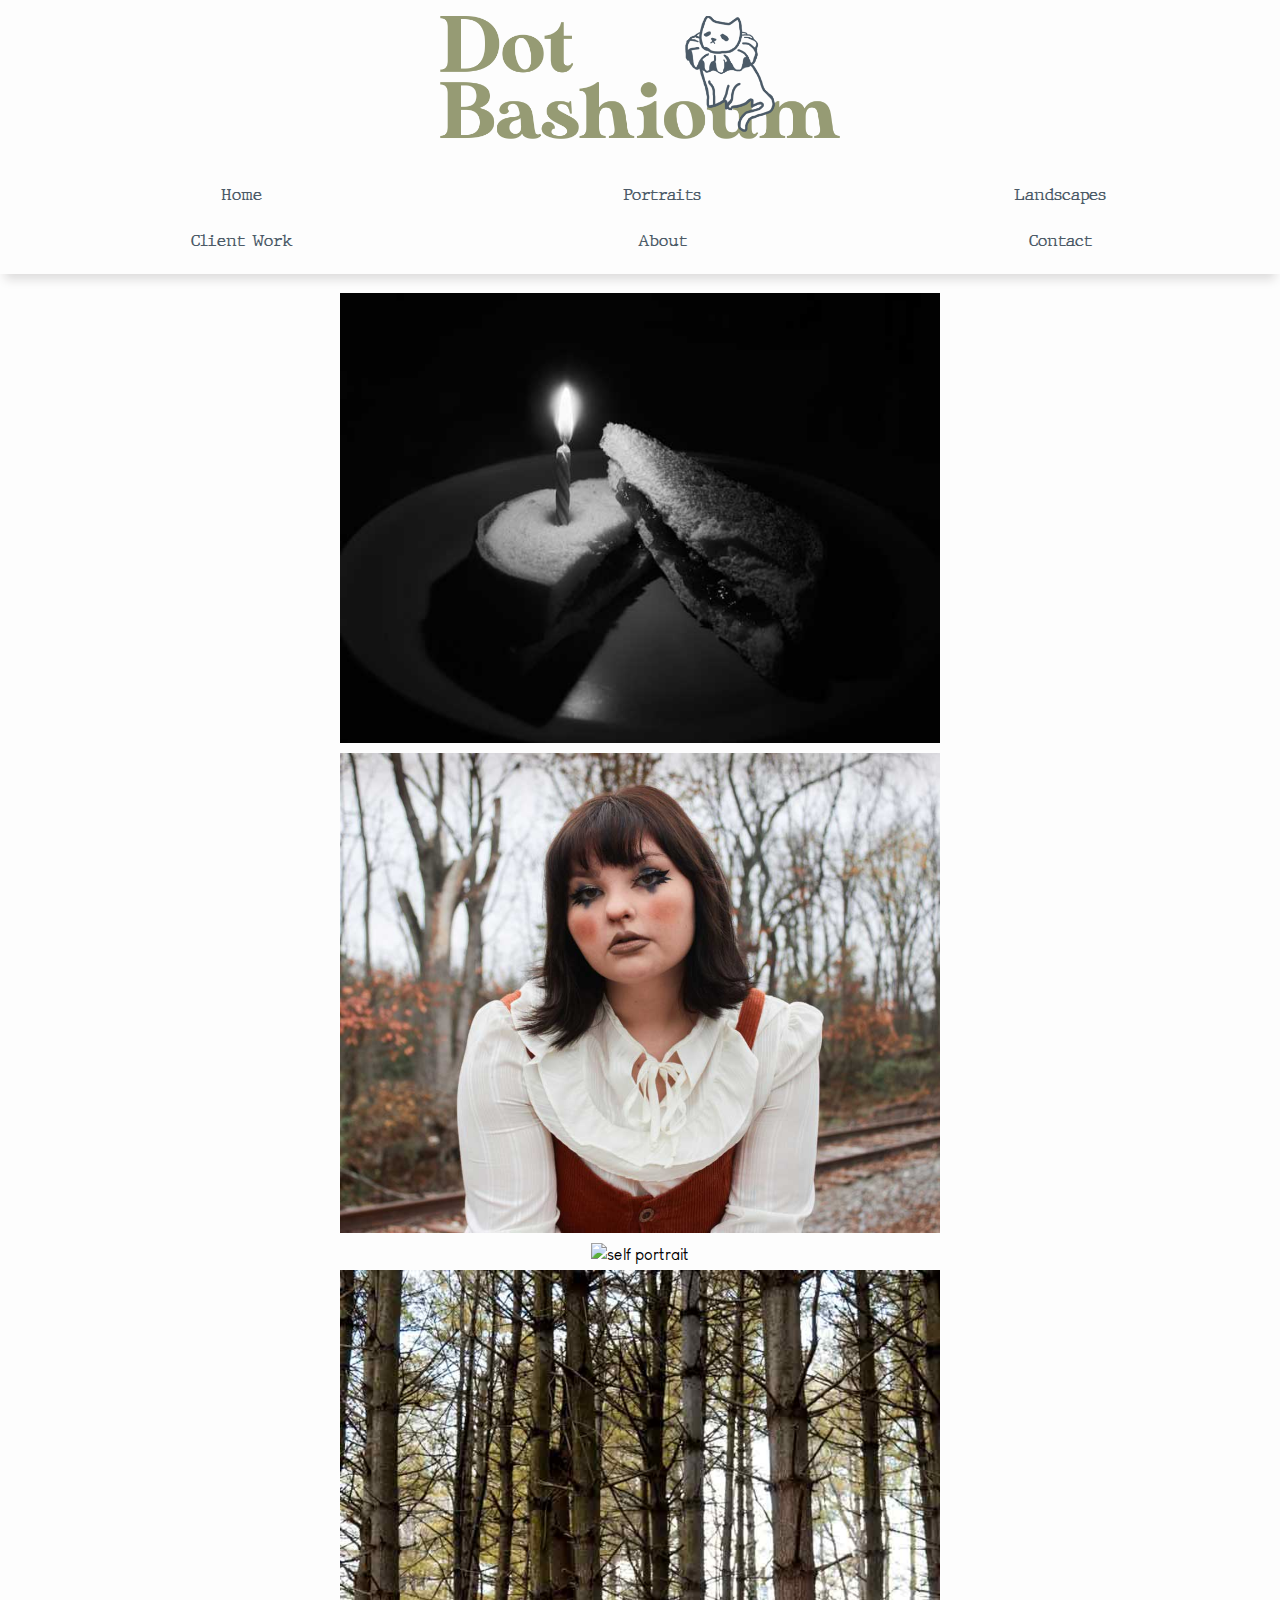
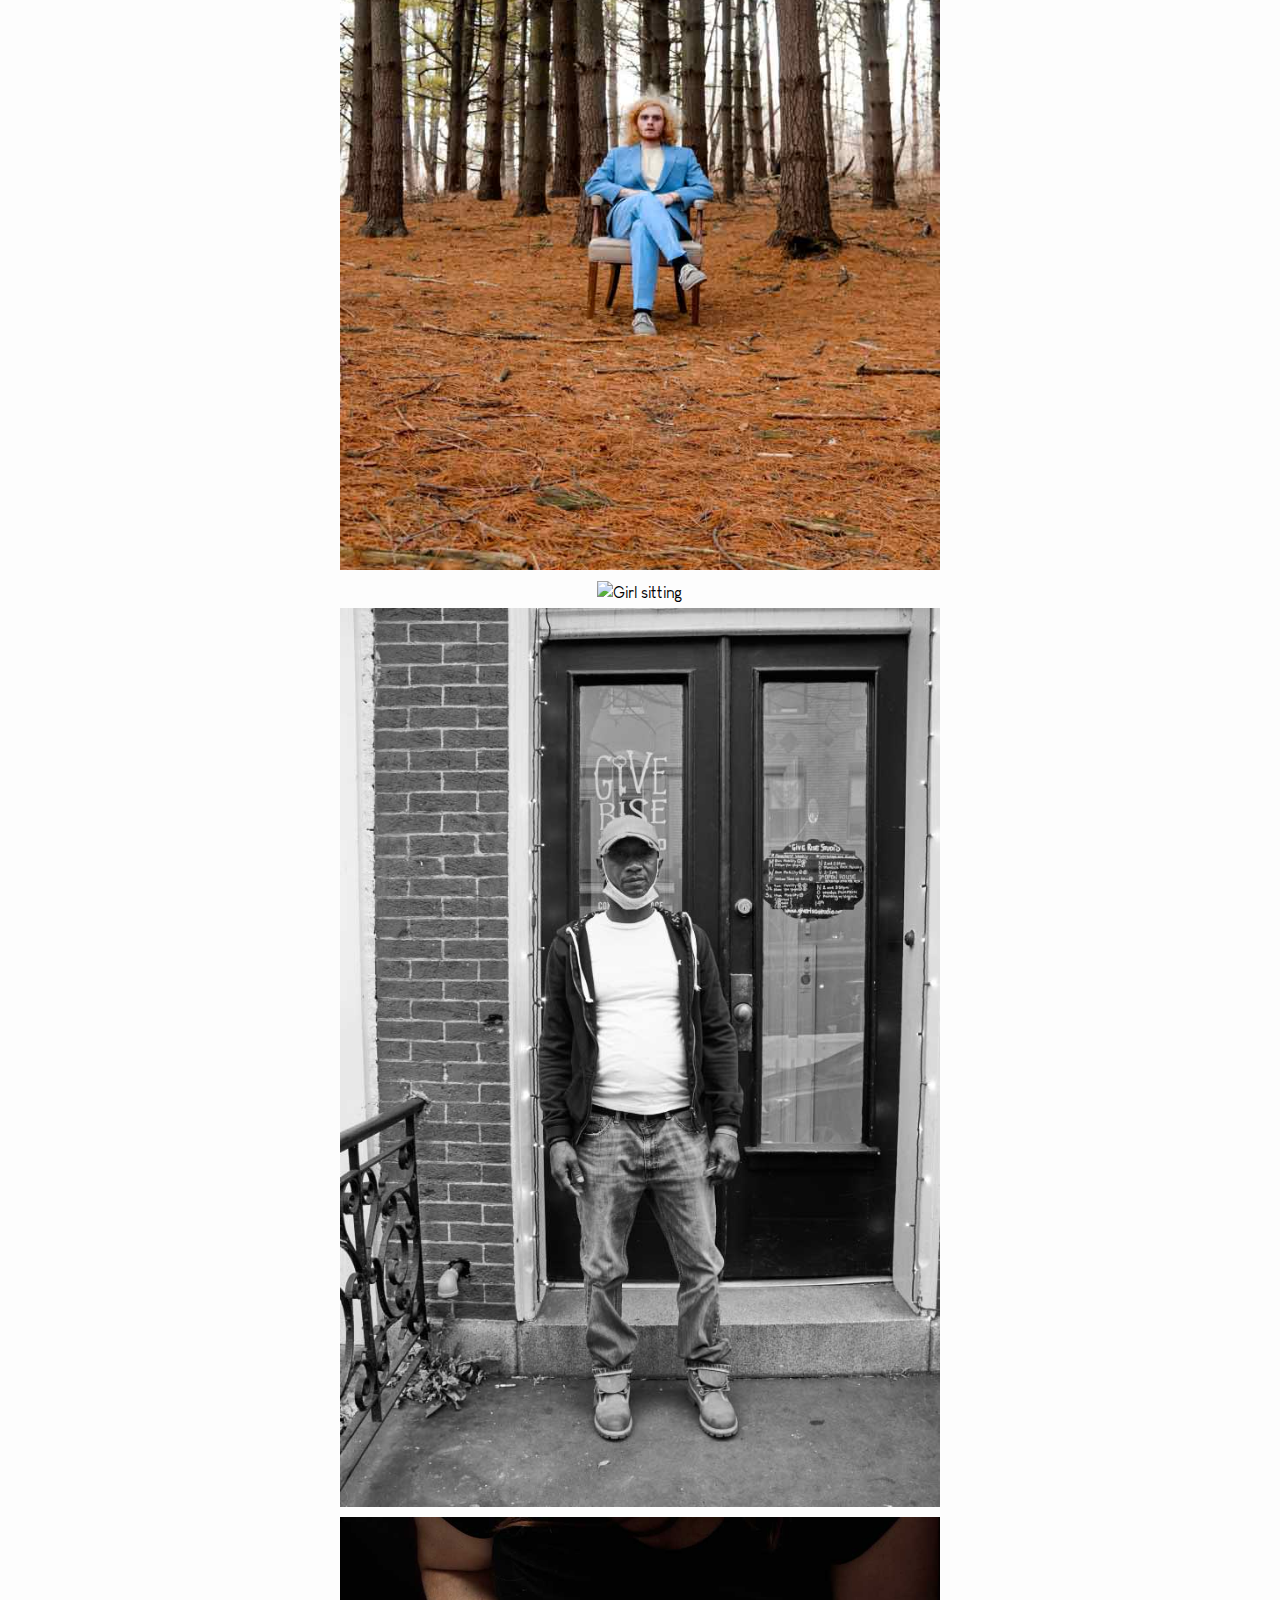
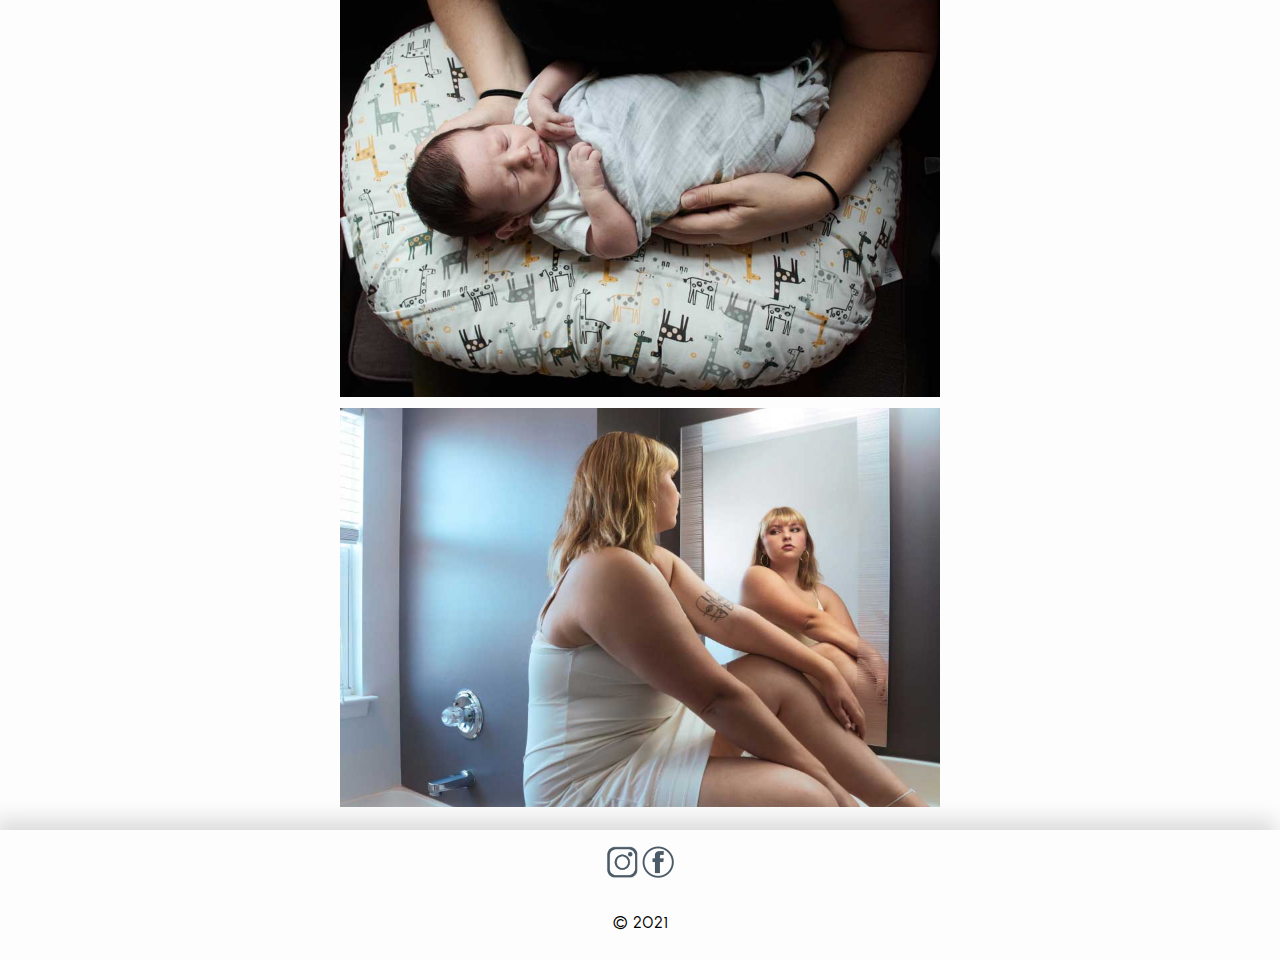
==== index.html @ 56bdcc32 ":construction: Cleaned up code" ====
<!DOCTYPE html>
<!--This is the homepage-->
<html lang="en">
<head>
    <meta charset="UTF-8">
    <meta http-equiv="X-UA-Compatible" content="IE=edge">
    <meta name="viewport" content="width=device-width, initial-scale=1.0">
    <title>Document</title>
    <link 
      rel="stylesheet"
      href="css/normalize.css">
    <link
      rel="stylesheet"
      href="css/master.css">
</head>
<body>
    <header>
        <div class="logo">
            <a
               href="index.html">
               <img class="logo"
              src="images/icons/dotlogo.png"
              alt="Dot Bashioum"></a>
          </div>
          <div class="hidden">
            <a
               href="index.html">
               <img class="logo"
              src="images/icons/dotlogo.png"
              alt="Dot Bashioum"></a>
          </div>
          <nav class="header">
            <table class="links">
                <tbody>
                    <tr>
                        <td><a href="index.html">Home</a></td>
                        <td><a href="portraits.html">Portraits</a></td>
                        <td><a href="landscapes.html">Landscapes</a></td>
                    </tr>
                    <tr>
                        <td><a href="client_work.html">Client Work</a></td>
                        <td><a href="about.html">About</a></td>
                        <td><a href="contact.html">Contact</a></td>
                    </tr>
                </tbody>
            </table>
        </nav>
       </header>
    <main>
        <figure class="top">
            <img class="photo" 
            src="images/nonportrait/still_life4.JPG"
            alt="sandwich with candle"
            height="225"
            width="300">
        </figure>
        <figure>
            <img class="photo" 
            src="images/portraits/self portraits/selfportrait6.jpg"
            alt="self portrait"
            height="240"
            width="300">
        </figure>
        <figure>
            <img class="photo" 
            src="images/portraits/self portraits/selfportrait4.JPG"
            alt="self portrait"
            height="200"
            width="300">
        </figure>
        <figure>
            <img class="photo" 
            src="images/portraits/portrait3.jpg"
            alt="man in chair"
            height="450"
            width="300">
        </figure>
        <figure>
            <img class="photo" 
            src="images/portraits/portrait9.JPG"
            alt="Girl sitting"
            height="200"
            width="300">
        </figure>
        <figure>
            <img class="photo" 
            src="images/portraits/portrait7.jpg"
            alt="Man"
            height="450"
            width="300">
        </figure>
        <figure>
            <img class="photo" 
            src="images/client work/client7.JPG"
            alt="baby being held"
            height="240"
            width="300">
        </figure>
        <figure class="bottom">
            <img class="photo" 
            src="images/portraits/self portraits/selfportrait5.jpg"
            alt="self portrait"
            height="200"
            width="300">
        </figure>
    </main>
    <footer>
        <nav>
            
            <p class="footer">
                <a href="https://www.instagram.com/dotbashioumphoto/"><img
                    src="images/icons/instagramlogo.png"
                    alt="instagram link"
                    height="32"
                    width="32"></a>
                   
                <a href="https://www.facebook.com/Dot-Bashioum-Photography-104216335381877">
                    <img 
                    src="images/icons/facebook.png"
                    alt="facebook link"
                    height="32"
                    width="32"></a>
            </p>
            <p class="copy"> &copy; 2021</p>
        </nav>
    </footer>
</body>
</html>
---- css/master.css ----
* {box-sizing: border-box;}

/* fonts */

@font-face {
    font-family: 'Louis George Cafe';
    src: url("fonts/LouisGeorgeCafe.woff2") format('woff2'),
        url("fonts/LouisGeorgeCafe.woff") format('woff');
    font-weight: normal;
    font-style: normal;
    font-display: swap;
}

@font-face {
    font-family: 'TeXGyreSchola';
    src: url('fonts/TeXGyreSchola-Regular.woff2') format('woff2'),
        url('fonts/TeXGyreSchola-Regular.woff') format('woff');
    font-weight: normal;
    font-style: normal;
    font-display: swap;
}

@font-face {
    font-family: 'JMH Typewriter';
    src: url(fonts/JMHTypewriter-Regular.woff2) format('woff2'),
        url(fonts/JMHTypewriter-Regular.woff) format('woff');
    font-weight: normal;
    font-style: normal;
    font-display: swap;
}

body {background-color: #fdfdfd;
font-family: 'Louis George Cafe';
text-align: center;
line-height: 1.5;}


/* CSS for header/logo/nav  */

header {box-shadow: 0 10px 10px -5px #dbdada;}

div.logo {position: fixed;
          background-color: #fdfdfd;
          margin: auto;
          margin-top: 0;
          width:100%;}
    
div.hidden {position: static;
             background-color: #fdfdfd;
             margin: auto;
             margin-top: 0;
             width:100%;}

table.links {margin-left: auto;
             margin-right: auto;
             border-spacing: 10px 20px;
             margin-top: 0%;
             width: 100%;
             font-family:'JMH Typewriter';
             text-align: center;}
            
.logo {margin-top: 1rem;}

/* images / figures */

figure {margin: auto;
    padding-top: 0.2rem;}

figure.top {padding-top: 1.2rem;}
figure.bottom {padding-bottom: 1rem;}

img.logo {width: 80%;
      height: auto;
        max-width: 400px;
      padding: 1rem 0;
    margin-top: 0;}



img.photo{width: 90%;
      height: auto;
      max-width: 600px;}

img.about {max-width: 500px;}


/* text */

a {color: #4b5a67;
   text-decoration: none;}

a:hover {color: #969b74;
          text-decoration: underline;} 

h2 {font-family: 'TeXGyreSchola';
            color: #969b74;
            font-size: 1.5rem;
            text-align: center;}

a.contact {color: #969b74;}

li.contact {text-align: center;
font-size: 90%;}

p {font-size: 1.1rem;
margin: auto;
margin-bottom: 1rem;
max-width: 400px;
padding: .5rem;}

/* footer */

ul {list-style-type: none;  
    color: #4b5a67;
    text-align: center;}

p.footer {text-align: center;
          padding-top: 1rem;}


footer {box-shadow: -5px -10px 20px #dbdada;
        position: absolute;
        width: 100%;}

p.copy {text-align: center;
        margin-top: 0;
        padding-top: 0;}
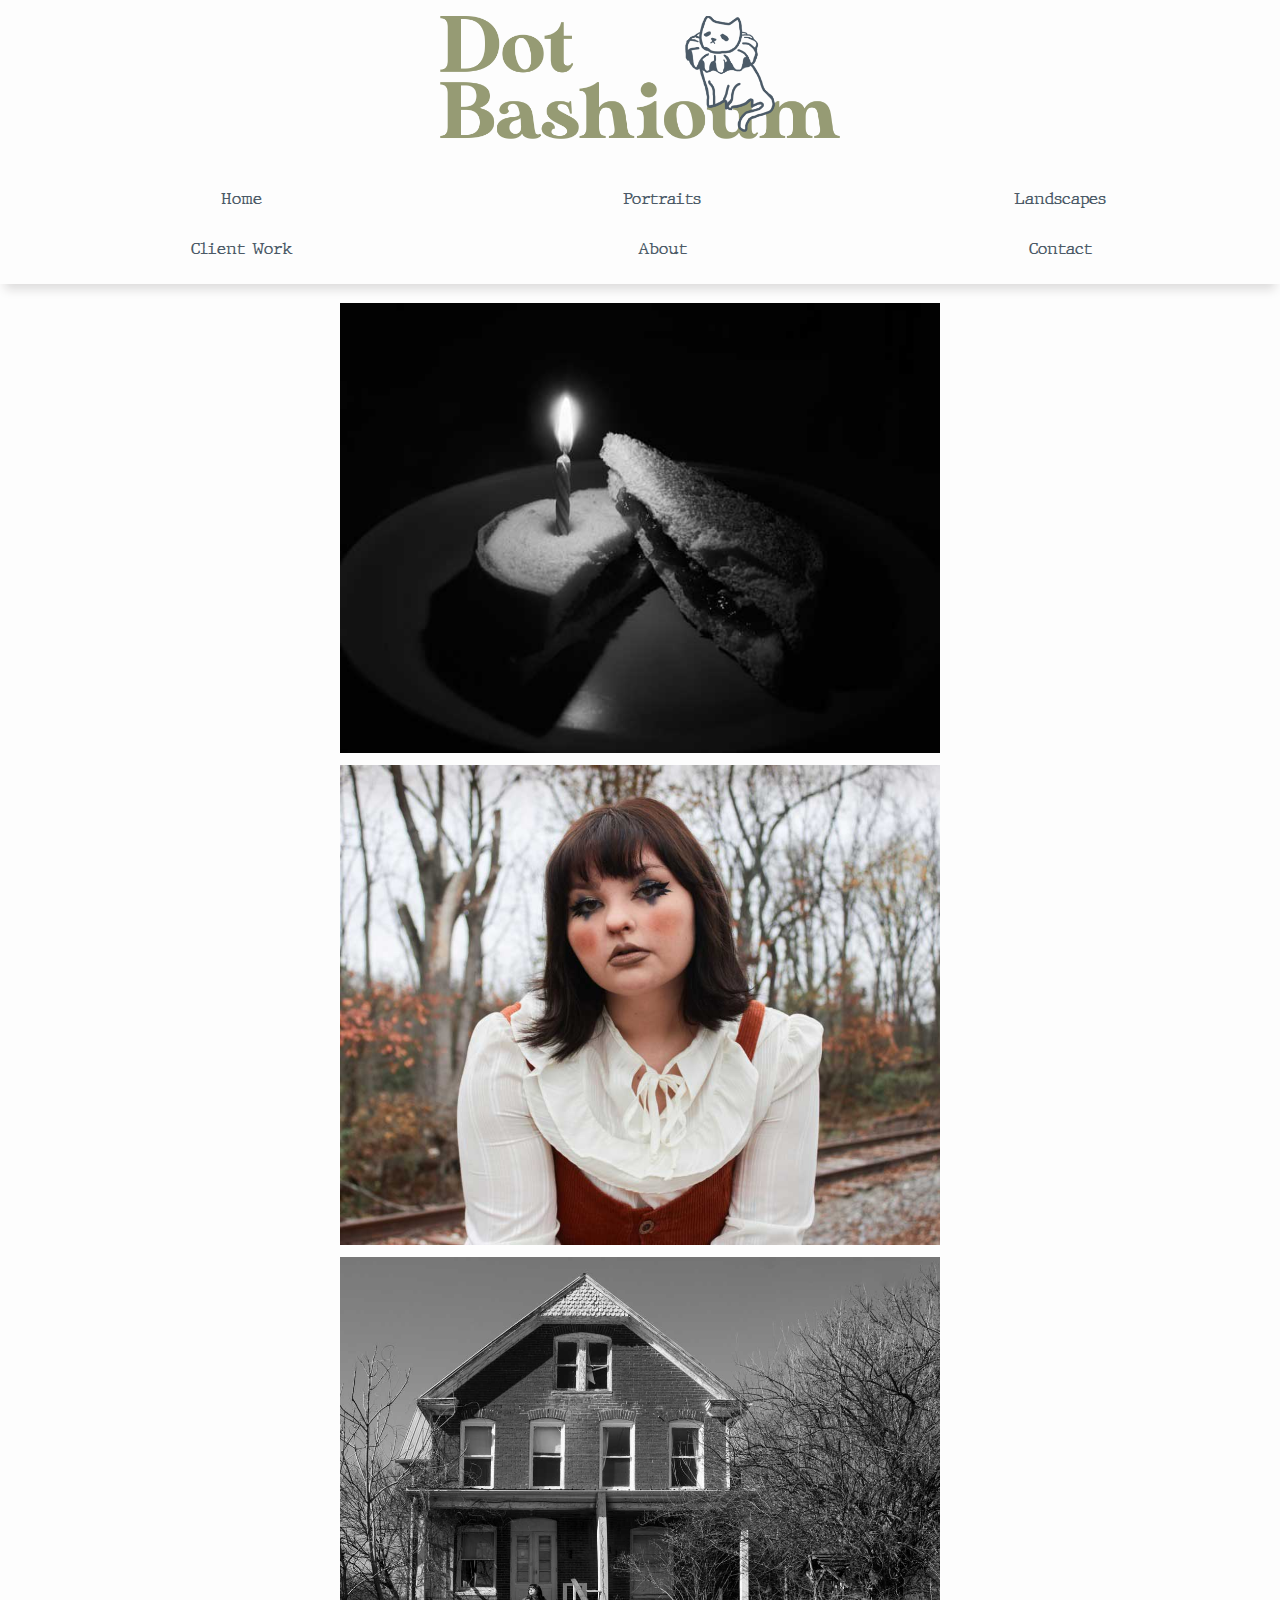
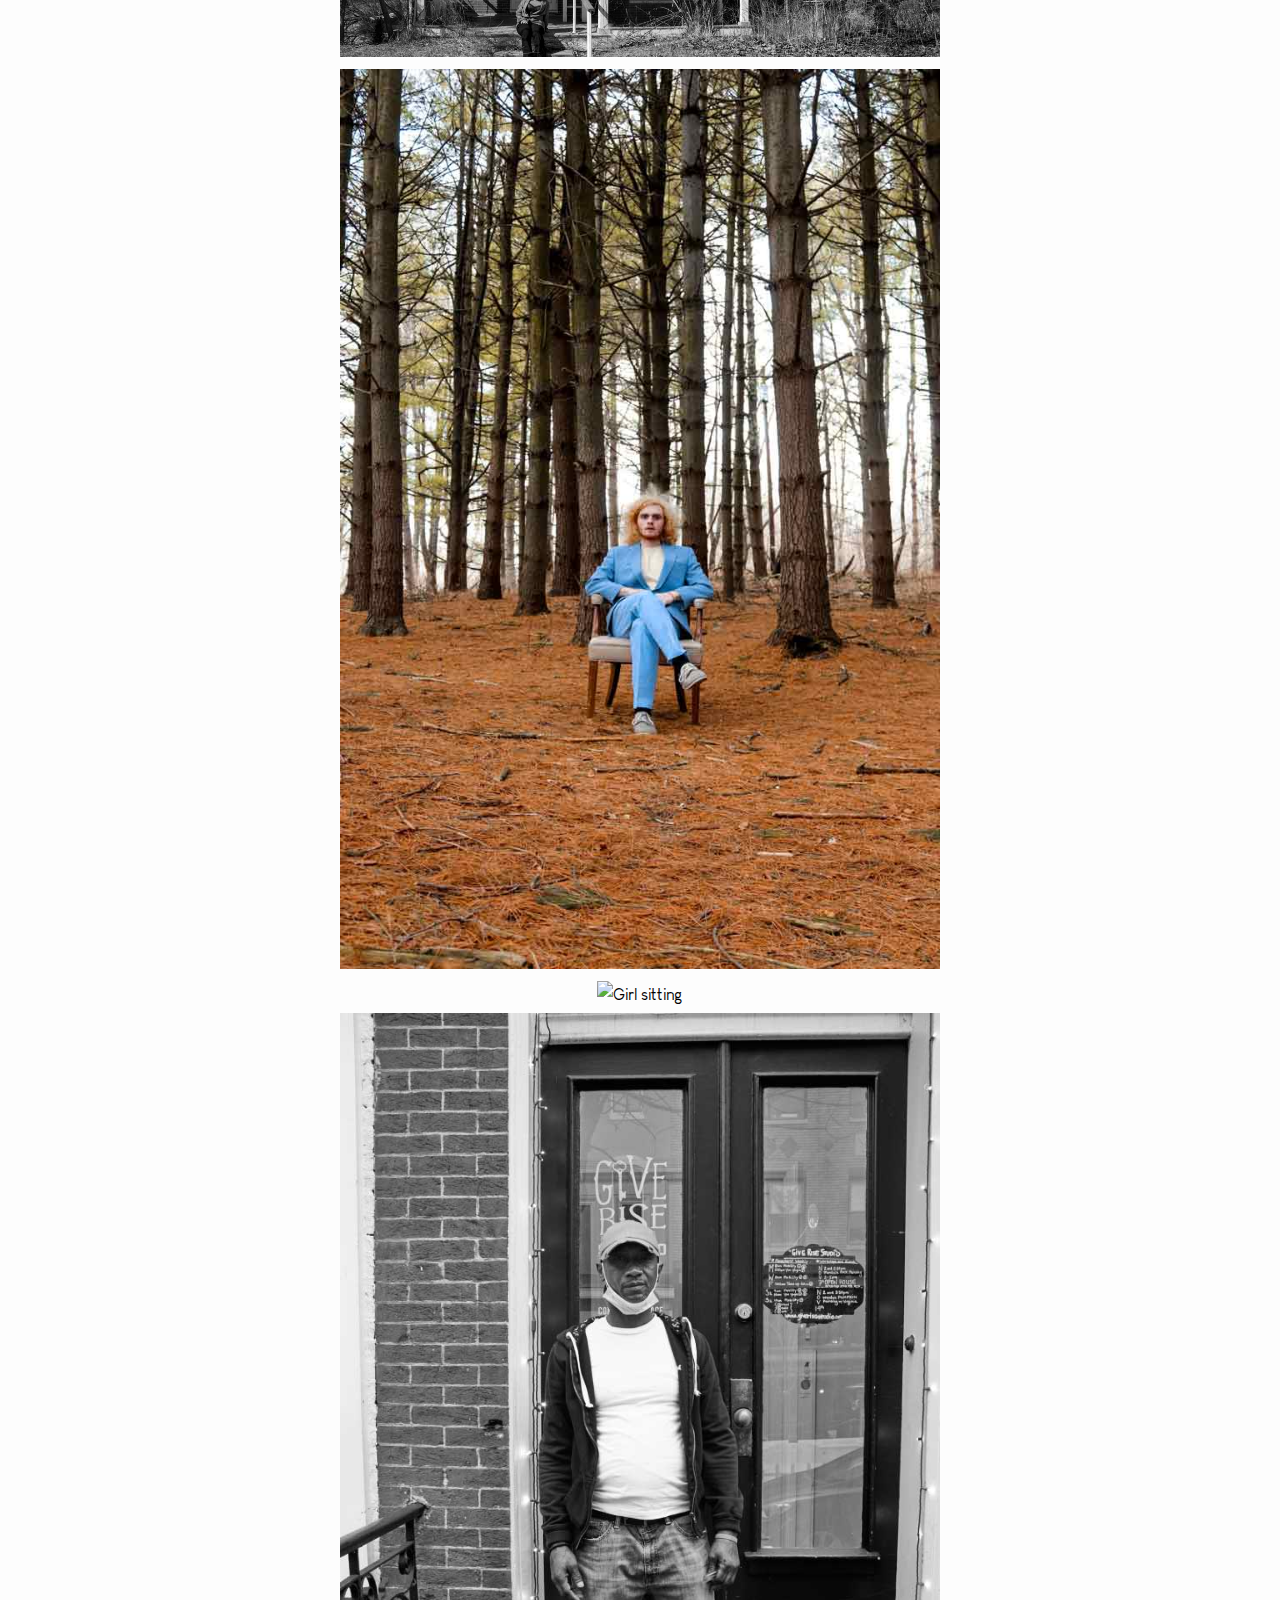
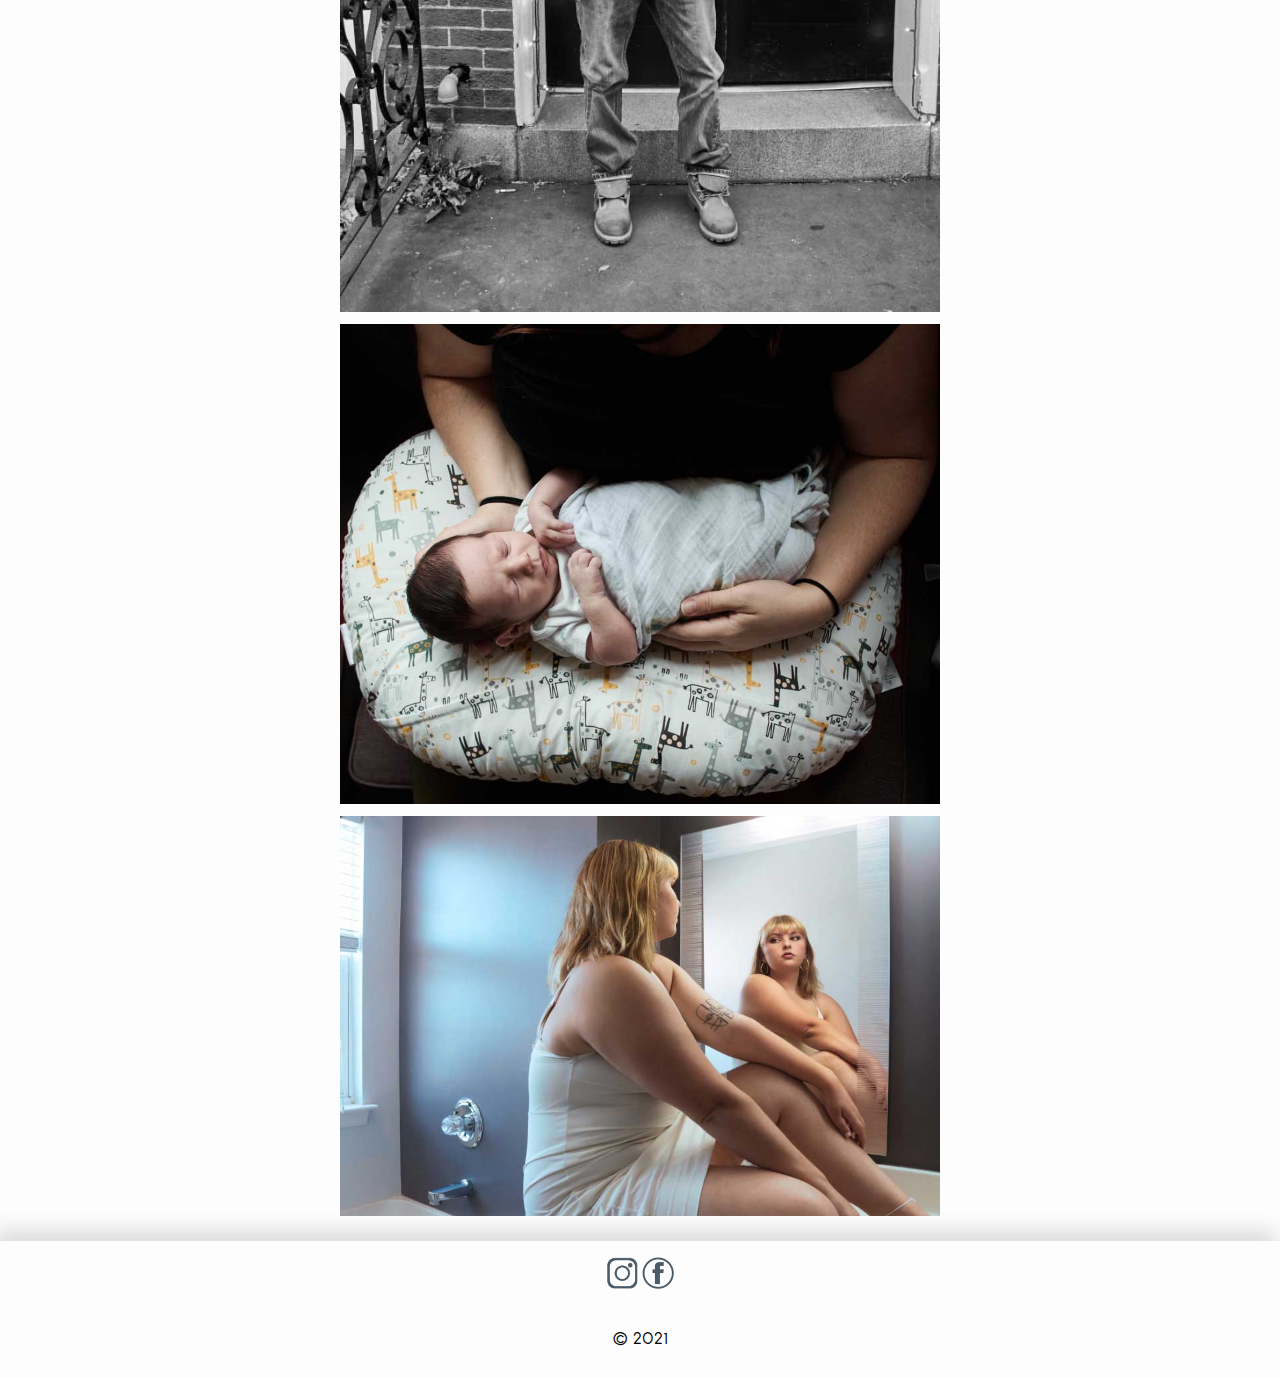
==== commit 1a1c0245: ":construction: Corrected code" ====
--- a/index.html
+++ b/index.html
@@ -5,7 +5,7 @@
     <meta charset="UTF-8">
     <meta http-equiv="X-UA-Compatible" content="IE=edge">
     <meta name="viewport" content="width=device-width, initial-scale=1.0">
-    <title>Document</title>
+    <title>Home - Dot Bashioum </title>
     <link 
       rel="stylesheet"
       href="css/normalize.css">
@@ -26,7 +26,7 @@
             <a
                href="index.html">
                <img class="logo"
-              src="images/icons/dotlogo.png"
+              src="images/icons/underlogo.png"
               alt="Dot Bashioum"></a>
           </div>
           <nav class="header">
@@ -56,14 +56,14 @@
         </figure>
         <figure>
             <img class="photo" 
-            src="images/portraits/self portraits/selfportrait6.jpg"
+            src="images/portraits/self/selfportrait6.jpg"
             alt="self portrait"
             height="240"
             width="300">
         </figure>
         <figure>
             <img class="photo" 
-            src="images/portraits/self portraits/selfportrait4.JPG"
+            src="images/portraits/self/selfportrait4.JPG"
             alt="self portrait"
             height="200"
             width="300">
@@ -91,14 +91,14 @@
         </figure>
         <figure>
             <img class="photo" 
-            src="images/client work/client7.JPG"
+            src="images/client/client7.JPG"
             alt="baby being held"
             height="240"
             width="300">
         </figure>
         <figure class="bottom">
             <img class="photo" 
-            src="images/portraits/self portraits/selfportrait5.jpg"
+            src="images/portraits/self/selfportrait5.jpg"
             alt="self portrait"
             height="200"
             width="300">
--- a/css/master.css
+++ b/css/master.css
@@ -4,8 +4,8 @@
 
 @font-face {
     font-family: 'Louis George Cafe';
-    src: url("fonts/LouisGeorgeCafe.woff2") format('woff2'),
-        url("fonts/LouisGeorgeCafe.woff") format('woff');
+    src: url('fonts/LouisGeorgeCafe.woff2') format('woff2'),
+        url('fonts/LouisGeorgeCafe.woff') format('woff');
     font-weight: normal;
     font-style: normal;
     font-display: swap;
@@ -22,8 +22,8 @@
 
 @font-face {
     font-family: 'JMH Typewriter';
-    src: url(fonts/JMHTypewriter-Regular.woff2) format('woff2'),
-        url(fonts/JMHTypewriter-Regular.woff) format('woff');
+    src: url('fonts/JMHTypewriter-Regular.woff2') format('woff2'),
+        url('fonts/JMHTypewriter-Regular.woff') format('woff');
     font-weight: normal;
     font-style: normal;
     font-display: swap;
@@ -32,7 +32,7 @@
 body {background-color: #fdfdfd;
 font-family: 'Louis George Cafe';
 text-align: center;
-line-height: 1.5;}
+line-height: 1.75;}
 
 
 /* CSS for header/logo/nav  */
@@ -100,7 +100,8 @@
 a.contact {color: #969b74;}
 
 li.contact {text-align: center;
-font-size: 90%;}
+font-size: 100%;
+margin-left: 0;}
 
 p {font-size: 1.1rem;
 margin: auto;
